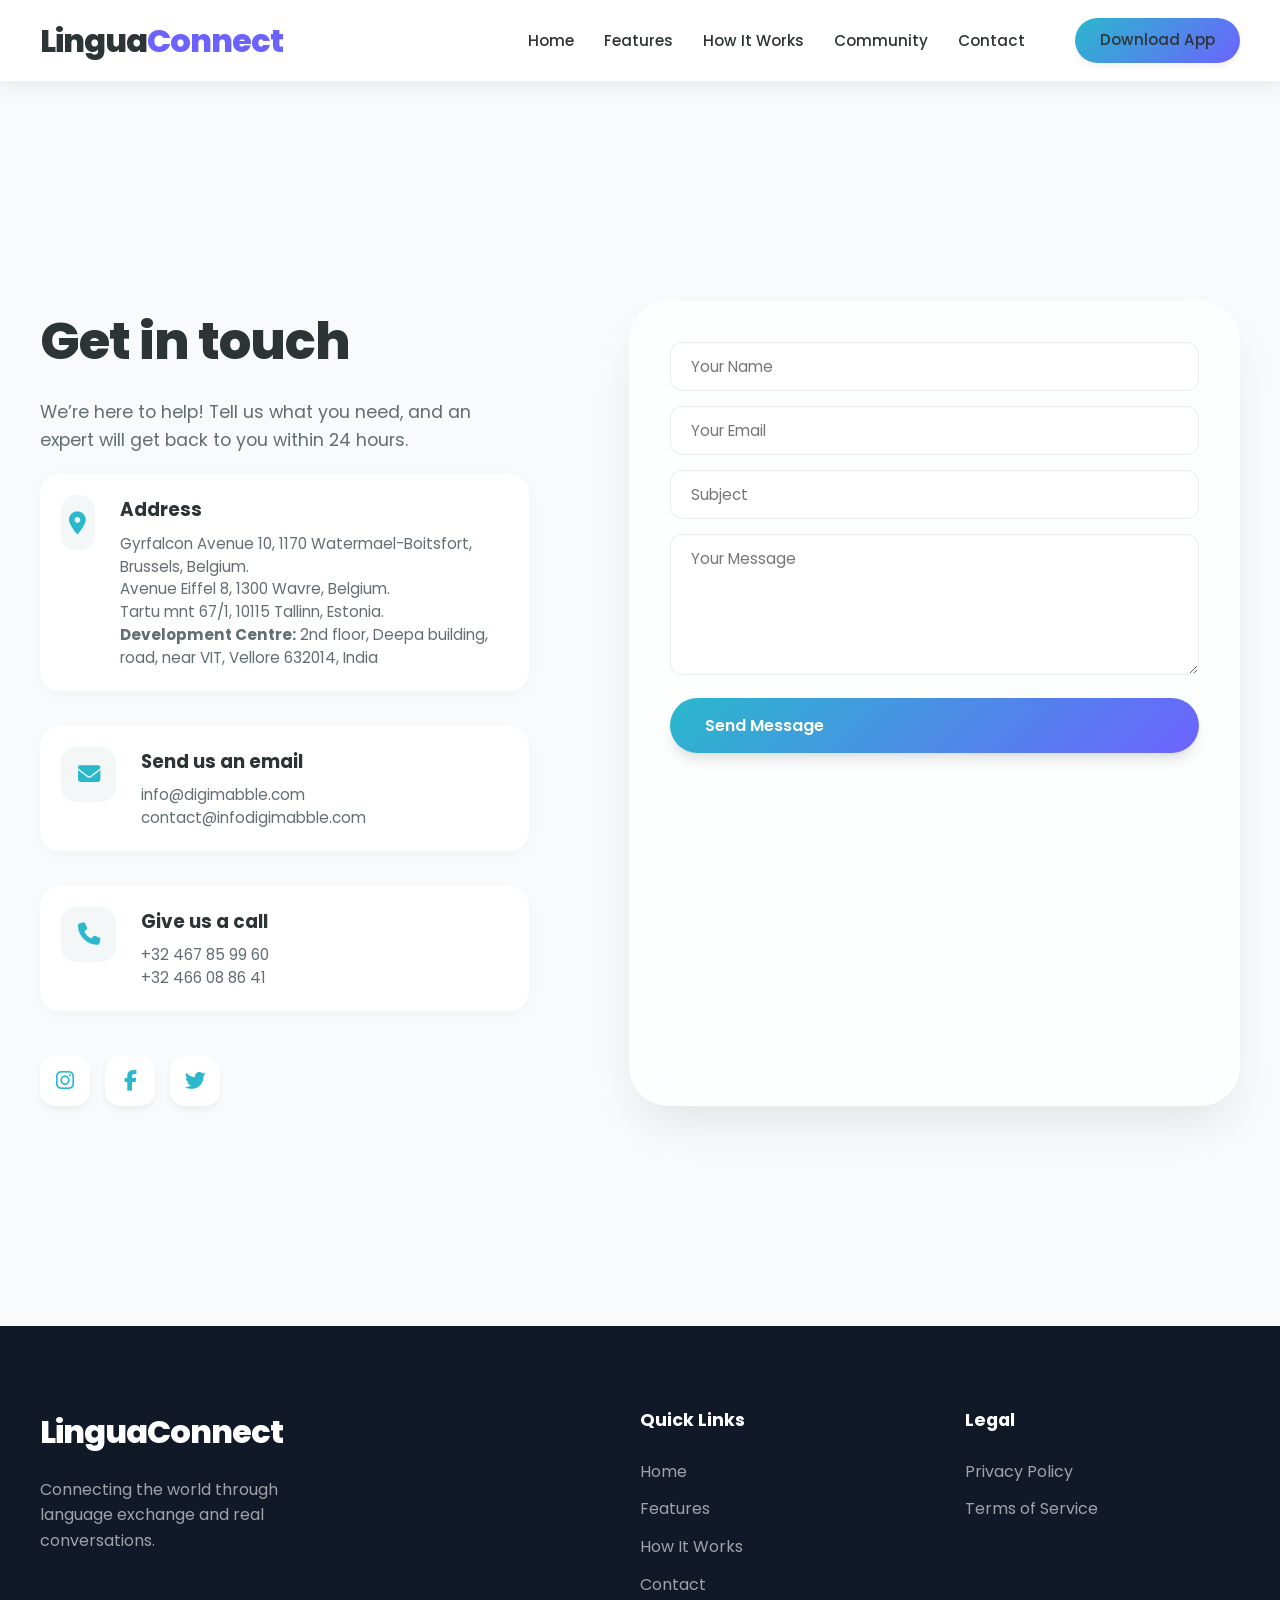
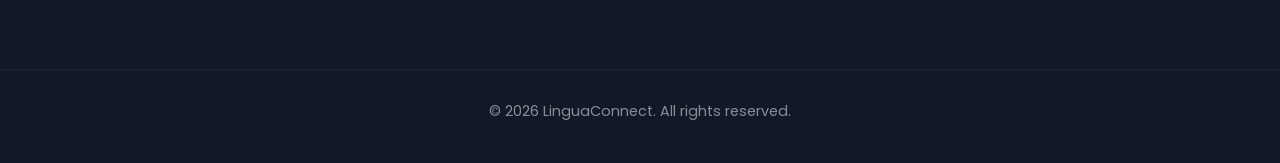
==== contact.html @ 5dfcc88d "first commit" ====
<!DOCTYPE html>
<html lang="en">

<head>
    <script>document.documentElement.classList.add('js-enabled');</script>
    <meta charset="UTF-8">
    <meta name="viewport" content="width=device-width, initial-scale=1.0">
    <title>Contact Us | LinguaConnect</title>
    <meta name="description"
        content="Get in touch with the LinguaConnect team. We're here to help you on your language learning journey.">
    <!-- Google Font: Poppins -->
    <link rel="preconnect" href="https://fonts.googleapis.com">
    <link rel="preconnect" href="https://fonts.gstatic.com" crossorigin>
    <link href="https://fonts.googleapis.com/css2?family=Poppins:wght@300;400;500;600;700;800&display=swap"
        rel="stylesheet">
    <!-- Font Awesome for Icons -->
    <link rel="stylesheet" href="https://cdnjs.cloudflare.com/ajax/libs/font-awesome/6.4.0/css/all.min.css">
    <link rel="stylesheet" href="style.css">
    <style>
        /* Specific tweaks for standalone contact page */
        body {
            background-color: #F8FAFC;
        }

        #navbar {
            background-color: rgba(255, 255, 255, 0.98);
            backdrop-filter: blur(15px);
            padding: 15px 0;
            box-shadow: 0 4px 20px rgba(0, 0, 0, 0.08);
            position: relative;
            /* Not fixed for this simple page if preferred, but keeping fixed for consistency */
        }

        #navbar .logo,
        #navbar .nav-links li a,
        #navbar .menu-toggle {
            color: var(--text-main) !important;
        }

        #navbar .logo span {
            color: var(--secondary) !important;
        }

        .contact-page-wrapper {
            padding: 100px 0;
        }
    </style>
</head>

<body class="js-enabled">

    <!-- Navigation -->
    <nav id="navbar">
        <div class="container nav-container">
            <a href="index.html" class="logo">Lingua<span>Connect</span></a>
            <ul class="nav-links" id="nav-links">
                <li><a href="index.html">Home</a></li>
                <li><a href="index.html#features">Features</a></li>
                <li><a href="index.html#how-it-works">How It Works</a></li>
                <li><a href="index.html#community">Community</a></li>
                <li><a href="contact.html" class="nav-active">Contact</a></li>
                <li class="nav-btns">
                    <a href="#" class="btn-signup">Download App</a>
                </li>
            </ul>
            <div class="menu-toggle" id="mobile-menu">
                <i class="fas fa-bars"></i>
            </div>
        </div>
    </nav>

    <main class="contact-page-wrapper">
        <!-- Contact Section -->
        <section id="contact" class="section revealed">
            <div class="contact-bg-pattern"></div>
            <div class="container contact-container">
                <div class="contact-info">
                    <div class="section-title" style="text-align: left; margin-bottom: 20px;">
                        <h2>Get in touch</h2>
                        <p>We’re here to help! Tell us what you need, and an expert will get back to you within 24
                            hours.</p>
                    </div>
                    <div class="contact-details">
                        <div class="detail-item">
                            <i class="fas fa-map-marker-alt"></i>
                            <div>
                                <h5>Address</h5>
                                <p>Gyrfalcon Avenue 10, 1170 Watermael-Boitsfort, Brussels, Belgium.</p>
                                <p>Avenue Eiffel 8, 1300 Wavre, Belgium.</p>
                                <p>Tartu mnt 67/1, 10115 Tallinn, Estonia.</p>
                                <p><strong>Development Centre:</strong> 2nd floor, Deepa building, road, near VIT,
                                    Vellore 632014, India</p>
                            </div>
                        </div>
                        <div class="detail-item">
                            <i class="fas fa-envelope"></i>
                            <div>
                                <h5>Send us an email</h5>
                                <p><a href="mailto:info@digimabble.com">info@digimabble.com</a></p>
                                <p><a href="mailto:contact@infodigimabble.com">contact@infodigimabble.com</a></p>
                            </div>
                        </div>
                        <div class="detail-item">
                            <i class="fas fa-phone"></i>
                            <div>
                                <h5>Give us a call</h5>
                                <p>+32 467 85 99 60</p>
                                <p>+32 466 08 86 41</p>
                            </div>
                        </div>
                    </div>
                    <div class="social-links">
                        <a href="#"><i class="fab fa-instagram"></i></a>
                        <a href="#"><i class="fab fa-facebook-f"></i></a>
                        <a href="#"><i class="fab fa-twitter"></i></a>
                    </div>
                </div>
                <div class="contact-form-box">
                    <form id="contact-form">
                        <div class="form-group">
                            <input type="text" id="name" placeholder="Your Name" required>
                        </div>
                        <div class="form-group">
                            <input type="email" id="email" placeholder="Your Email" required>
                        </div>
                        <div class="form-group">
                            <input type="text" id="subject" placeholder="Subject" required>
                        </div>
                        <div class="form-group">
                            <textarea id="message" rows="5" placeholder="Your Message" required></textarea>
                        </div>
                        <button type="submit" class="btn btn-primary" style="width: 100%;">Send Message</button>
                    </form>
                    <div id="form-success" class="form-success-msg">
                        <i class="fas fa-check-circle"></i>
                        <p>Thank you! Your message has been sent successfully.</p>
                    </div>
                </div>
            </div>
        </section>
    </main>

    <!-- Footer -->
    <footer class="footer">
        <div class="container footer-grid">
            <div class="footer-brand">
                <a href="index.html" class="logo">Lingua<span>Connect</span></a>
                <p>Connecting the world through language exchange and real conversations.</p>
            </div>
            <div class="footer-links">
                <h5>Quick Links</h5>
                <ul>
                    <li><a href="index.html#home">Home</a></li>
                    <li><a href="index.html#features">Features</a></li>
                    <li><a href="index.html#how-it-works">How It Works</a></li>
                    <li><a href="contact.html">Contact</a></li>
                </ul>
            </div>
            <div class="footer-legal">
                <h5>Legal</h5>
                <ul>
                    <li><a href="#">Privacy Policy</a></li>
                    <li><a href="#">Terms of Service</a></li>
                </ul>
            </div>
        </div>
        <div class="footer-bottom">
            <div class="container">
                <p>&copy; 2026 LinguaConnect. All rights reserved.</p>
            </div>
        </div>
    </footer>

    <!-- Scripts -->
    <script src="script.js"></script>
</body>

</html>
---- style.css ----
/* 
   LinguaConnect Design System
   Modern, Premium, and Responsive
*/

@import url('https://fonts.googleapis.com/css2?family=Poppins:wght@300;400;500;600;700&display=swap');

:root {
    /* Color Palette */
    --primary: #2AB8CC;
    --primary-dark: #1E8E9E;
    --secondary: #6C63FF;
    --secondary-dark: #5A52E5;
    --text-main: #2D3436;
    --text-muted: #636E72;
    --bg-light: #F4F7F8;
    --white: #FFFFFF;
    --gradient-hero: linear-gradient(135deg, #2AB8CC 0%, #6C63FF 100%);

    /* Shadows */
    --shadow-sm: 0 4px 6px rgba(0, 0, 0, 0.05);
    --shadow-md: 0 10px 15px -3px rgba(0, 0, 0, 0.1), 0 4px 6px -2px rgba(0, 0, 0, 0.05);
    --shadow-lg: 0 20px 25px -5px rgba(0, 0, 0, 0.1), 0 10px 10px -5px rgba(0, 0, 0, 0.04);

    /* Spacing */
    --section-padding: 120px 0;
    --container-width: 1240px;

    /* Transitions */
    --transition-init: all 0.3s cubic-bezier(0.4, 0, 0.2, 1);
    --transition-slow: all 0.6s cubic-bezier(0.4, 0, 0.2, 1);
}

/* Scroll Reveal Base - Only hide if JS is enabled */
.js-enabled .reveal,
.js-enabled .reveal-left,
.js-enabled .reveal-right {
    opacity: 0;
    transition: var(--transition-slow);
}

.js-enabled .reveal {
    transform: translateY(30px);
}

.js-enabled .reveal-left {
    transform: translateX(-30px);
}

.js-enabled .reveal-right {
    transform: translateX(30px);
}

/* Revealed State */
.reveal.revealed,
.reveal-left.revealed,
.reveal-right.revealed {
    opacity: 1 !important;
    transform: translate(0, 0) !important;
}

/* Base Reset */
* {
    margin: 0;
    padding: 0;
    box-sizing: border-box;
}

html {
    scroll-behavior: smooth;
}

body {
    font-family: 'Poppins', sans-serif;
    line-height: 1.6;
    color: var(--text-main);
    background-color: var(--bg-light);
    overflow-x: hidden;
}

a {
    text-decoration: none;
    color: inherit;
    transition: var(--transition-init);
}

ul {
    list-style: none;
}

img {
    max-width: 100%;
    display: block;
}

button {
    cursor: pointer;
    border: none;
    outline: none;
    font-family: 'Poppins', sans-serif;
}

/* Reusable Components */
.container {
    max-width: var(--container-width);
    margin: 0 auto;
    padding: 0 20px;
}

.section {
    padding: var(--section-padding);
}

.section-title {
    text-align: center;
    margin-bottom: 60px;
}

.section-title h2 {
    font-size: 3.2rem;
    font-weight: 800;
    margin-bottom: 15px;
    color: var(--text-main);
    letter-spacing: -1px;
}

.section-title p {
    color: var(--text-muted);
    font-size: 1.1rem;
    max-width: 700px;
    margin: 0 auto;
}

/* Navbar Styling */
#navbar {
    position: fixed;
    top: 0;
    left: 0;
    width: 100%;
    z-index: 1000;
    padding: 25px 0;
    transition: var(--transition-init);
}

#navbar.nav-scrolled {
    background-color: rgba(255, 255, 255, 0.98);
    backdrop-filter: blur(15px);
    padding: 15px 0;
    box-shadow: 0 4px 20px rgba(0, 0, 0, 0.08);
}

.logo {
    font-size: 2rem;
    font-weight: 800;
    letter-spacing: -1px;
    color: var(--white) !important;
}

.logo span {
    color: var(--white) !important;
}

#navbar.nav-scrolled .logo {
    color: var(--primary) !important;
}

#navbar.nav-scrolled .logo span {
    color: var(--secondary) !important;
}

.nav-links li a {
    color: var(--white);
    font-weight: 500;
    font-size: 0.95rem;
}

#navbar.nav-scrolled .nav-links li a {
    color: var(--text-main);
}

.nav-container {
    display: flex;
    justify-content: space-between;
    align-items: center;
}

.menu-toggle {
    color: var(--white);
    font-size: 1.5rem;
    cursor: pointer;
    display: none;
}

#navbar.nav-scrolled .menu-toggle {
    color: var(--text-main);
}

.nav-links {
    display: flex;
    align-items: center;
    gap: 30px;
}

.nav-links li a {
    font-weight: 500;
    font-size: 0.95rem;
}

.nav-links li a:hover,
.nav-links li a.nav-active {
    color: var(--primary);
}

.nav-links li a.nav-active {
    position: relative;
}

.nav-links li a.nav-active::after {
    content: '';
    position: absolute;
    bottom: -5px;
    left: 0;
    width: 100%;
    height: 2px;
    background: var(--primary);
    border-radius: 2px;
}

#navbar:not(.nav-scrolled) .nav-links li a.nav-active::after {
    background: var(--white);
}

#navbar:not(.nav-scrolled) .nav-links li a.nav-active {
    color: var(--white);
}

.nav-btns {
    display: flex;
    gap: 15px;
    margin-left: 20px;
}

.btn-login {
    padding: 8px 20px;
    font-weight: 600;
}

.btn-signup {
    padding: 10px 25px;
    border-radius: 50px;
    background: var(--gradient-hero);
    color: var(--white) !important;
    font-weight: 600;
    box-shadow: var(--shadow-sm);
}

.btn-signup:active {
    transform: translateY(0) scale(0.95);
}

.btn-signup::before {
    content: '';
    position: absolute;
    top: 0;
    left: -100%;
    width: 50%;
    height: 100%;
    background: linear-gradient(90deg, transparent, rgba(255, 255, 255, 0.2), transparent);
    transition: 0.5s;
}

.btn-signup:hover::before {
    left: 100%;
}

.menu-toggle {
    display: none;
    font-size: 1.5rem;
    cursor: pointer;
}

/* Hero Section */
.hero {
    min-height: 100vh;
    display: flex;
    align-items: center;
    padding: 100px 0;
    background-color: var(--primary);
    position: relative;
    overflow: hidden;
    color: var(--white);
}

.hero-grid {
    display: grid;
    grid-template-columns: 1fr 1.2fr;
    align-items: center;
    gap: 60px;
    width: 100%;
}

.hero-content h1 {
    font-size: 3.5rem;
    line-height: 1.1;
    margin-bottom: 30px;
    font-weight: 800;
    letter-spacing: -1px;
}

.hero-content h1 span {
    color: var(--white);
    opacity: 0.9;
}

.hero-content p {
    font-size: 1.4rem;
    color: rgba(255, 255, 255, 0.9);
    margin-bottom: 45px;
}

/* Background Accents */
.circle-accent {
    position: absolute;
    border-radius: 50%;
    z-index: 0;
}

.circle-1 {
    width: 600px;
    height: 600px;
    background: rgba(255, 255, 255, 0.1);
    top: -100px;
    left: -100px;
}

.circle-2 {
    width: 400px;
    height: 400px;
    background: rgba(255, 255, 255, 0.05);
    bottom: -100px;
    right: 10%;
}

.dot-pattern {
    position: absolute;
    width: 300px;
    height: 300px;
    background-image: radial-gradient(rgba(255, 255, 255, 0.2) 2px, transparent 2px);
    background-size: 20px 20px;
    z-index: 0;
}

.dots-1 {
    bottom: 50px;
    right: 50px;
}

.wavy-pattern {
    position: absolute;
    width: 100%;
    height: 180px;
    bottom: -1px;
    left: 0;
    z-index: 2;
}

.wave-layer {
    position: absolute;
    width: 100%;
    height: 100%;
    bottom: 0;
}

.wave-1 {
    fill: rgba(255, 255, 255, 0.1);
}

.wave-2 {
    fill: rgba(255, 255, 255, 0.2);
    bottom: 10px;
}

.wave-3 {
    fill: var(--bg-light);
    bottom: 0;
}

.hero-mockups {
    position: relative;
    display: flex;
    justify-content: center;
    align-items: center;
}

.mockup-main {
    width: 85%;
    z-index: 2;
    filter: drop-shadow(0 30px 60px rgba(0, 0, 0, 0.2));
    animation: floatMain 6s ease-in-out infinite;
}

.mockup-sub {
    position: absolute;
    width: 50%;
    right: -20px;
    bottom: -30px;
    z-index: 3;
    filter: drop-shadow(0 20px 40px rgba(0, 0, 0, 0.3));
    animation: floatSub 8s ease-in-out infinite;
}

@keyframes floatMain {

    0%,
    100% {
        transform: translateY(0) rotate(0);
    }

    50% {
        transform: translateY(-15px) rotate(1deg);
    }
}

@keyframes floatSub {

    0%,
    100% {
        transform: translateY(0) rotate(0);
    }

    50% {
        transform: translateY(-20px) rotate(-1deg) scale(1.05);
    }
}

/* Live Stats Section */
.live-stats {
    background: var(--white);
    padding: 60px 0;
    border-bottom: 1px solid rgba(0, 0, 0, 0.05);
}

.stats-grid {
    display: grid;
    grid-template-columns: repeat(4, 1fr);
    text-align: center;
    gap: 30px;
}

.stat-item h3 {
    font-size: 2.5rem;
    color: var(--primary);
    font-weight: 800;
    margin-bottom: 5px;
}

.stat-item p {
    color: var(--text-muted);
    font-weight: 500;
    font-size: 0.9rem;
    text-transform: uppercase;
    letter-spacing: 1px;
}

.hero-btns {
    display: flex;
    gap: 15px;
}

.btn-app-store {
    transition: var(--transition-init);
    height: 50px;
}

.btn-app-store img {
    height: 100%;
    width: auto;
}

.btn-app-store:hover {
    transform: translateY(-5px) scale(1.02);
    filter: brightness(1.1);
}

.btn {
    padding: 15px 35px;
    border-radius: 50px;
    font-weight: 600;
    font-size: 1rem;
    display: inline-flex;
    align-items: center;
    gap: 10px;
    transition: var(--transition-init);
}

.btn-primary {
    background: var(--gradient-hero);
    color: var(--white) !important;
    box-shadow: var(--shadow-md);
}

.btn-primary:hover {
    transform: translateY(-3px);
    box-shadow: var(--shadow-lg);
}

.btn-outline {
    border: 2px solid var(--primary);
    color: var(--primary) !important;
}

.btn-outline:hover {
    background: var(--primary);
    color: var(--white) !important;
}

.hero-image img {
    width: 100%;
    animation: float 5s ease-in-out infinite;
}

@keyframes float {

    0%,
    100% {
        transform: translateY(0);
    }

    50% {
        transform: translateY(-20px);
    }
}

/* Features Cards */
.grid {
    display: grid;
    gap: 30px;
}

.features-grid {
    grid-template-columns: repeat(auto-fit, minmax(250px, 1fr));
}

.feature-card {
    background: var(--white);
    padding: 40px;
    border-radius: 25px;
    text-align: center;
    box-shadow: var(--shadow-md);
    transition: var(--transition-init);
    border: 1px solid rgba(0, 0, 0, 0.03);
    position: relative;
    overflow: hidden;
}

.feature-card:hover {
    transform: translateY(-10px) rotateX(4deg) rotateY(2deg);
    box-shadow: var(--shadow-lg);
    border-color: var(--primary);
}

.feature-card::before {
    content: '';
    position: absolute;
    top: 0;
    left: 0;
    width: 100%;
    height: 4px;
    background: var(--gradient-hero);
    transform: scaleX(0);
    transition: var(--transition-init);
    transform-origin: left;
}

.feature-card:hover::before {
    transform: scaleX(1);
}

.icon-box {
    width: 70px;
    height: 70px;
    background: rgba(108, 99, 255, 0.1);
    color: var(--primary);
    border-radius: 20px;
    display: flex;
    align-items: center;
    justify-content: center;
    font-size: 1.8rem;
    margin: 0 auto 25px;
    transition: var(--transition-init);
}

.feature-card:hover .icon-box {
    background: var(--gradient-hero);
    color: var(--white);
}

.feature-card h3 {
    font-size: 1.3rem;
    margin-bottom: 15px;
}

.feature-card p {
    color: var(--text-muted);
}

/* Language Grid */
.languages-grid {
    grid-template-columns: repeat(auto-fill, minmax(180px, 1fr));
    gap: 20px;
}

.lang-card {
    background: var(--white);
    padding: 15px 20px;
    border-radius: 15px;
    display: flex;
    align-items: center;
    gap: 15px;
    box-shadow: var(--shadow-sm);
    transition: var(--transition-init);
    border: 1px solid rgba(0, 0, 0, 0.05);
}

.lang-card:hover {
    transform: translateY(-5px) scale(1.02);
    box-shadow: var(--shadow-md);
    border-color: var(--primary);
    background: var(--bg-light);
}

.lang-card img {
    width: 30px;
    height: 30px;
    border-radius: 50%;
    object-fit: cover;
}

/* Global Community Grid */
.community-container {
    display: grid;
    grid-template-columns: 1fr 1fr;
    align-items: center;
    gap: 60px;
}

.community-image img {
    filter: drop-shadow(0 10px 20px rgba(0, 0, 0, 0.1));
}

.countries-list {
    display: flex;
    flex-wrap: wrap;
    gap: 12px;
}

.country-tag {
    background: rgba(108, 99, 255, 0.1);
    color: var(--primary);
    padding: 8px 18px;
    border-radius: 50px;
    font-weight: 500;
}

/* How It Works Steps */
.how-it-works-grid {
    grid-template-columns: repeat(auto-fit, minmax(280px, 1fr));
}

/* How It Works - Alternating Steps */
.section-steps {
    background-color: #F8F9FA;
    overflow: hidden;
    padding: 100px 0;
}

.step-row {
    display: flex;
    align-items: center;
    gap: 80px;
    margin-bottom: 120px;
}

.step-row:last-child {
    margin-bottom: 0;
}

.step-reverse {
    flex-direction: row-reverse;
}

.step-visual {
    flex: 1;
    position: relative;
    display: flex;
    justify-content: center;
    align-items: center;
}

.step-mockup {
    width: 65%;
    z-index: 2;
    filter: drop-shadow(0 20px 40px rgba(0, 0, 0, 0.15));
}

.step-content {
    flex: 1;
}

.step-content h3 {
    font-size: 2.2rem;
    font-weight: 800;
    margin-bottom: 20px;
    color: var(--text-main);
    line-height: 1.2;
}

.step-content p {
    font-size: 1.25rem;
    color: var(--text-muted);
    line-height: 1.6;
}

/* Step Decorations */
.deco-dots {
    position: absolute;
    width: 200px;
    height: 200px;
    background-image: radial-gradient(var(--primary) 2.5px, transparent 2.5px);
    background-size: 25px 25px;
    z-index: 1;
    opacity: 0.3;
}

.deco-dots-1 {
    top: -40px;
    left: 10%;
}

.deco-dots-2 {
    bottom: -40px;
    right: 10%;
    background-image: radial-gradient(var(--secondary) 2.5px, transparent 2.5px);
}

.deco-dots-3 {
    top: 50%;
    left: 0;
    transform: translateY(-50%);
}

.deco-circle {
    position: absolute;
    border-radius: 50%;
    z-index: 1;
}

.deco-circle-red {
    width: 150px;
    height: 150px;
    background: rgba(255, 107, 107, 0.2);
    bottom: -20px;
    right: 15%;
}

/* Testimonials Cards */
.testimonials-grid {
    grid-template-columns: repeat(auto-fit, minmax(320px, 1fr));
}

.testimonial-card {
    background: var(--white);
    padding: 40px;
    border-radius: 25px;
    box-shadow: var(--shadow-md);
    transition: var(--transition-init);
}

.user-info {
    display: flex;
    align-items: center;
    gap: 15px;
    margin-bottom: 20px;
}

.user-info img {
    width: 60px;
    height: 60px;
    border-radius: 50%;
    object-fit: cover;
}

.user-info h4 {
    margin: 0;
}

.user-info p {
    margin: 0;
    color: var(--text-muted);
    font-size: 0.9rem;
}

.testimonial-card>p {
    font-style: italic;
    color: var(--text-muted);
    margin-bottom: 20px;
}

.stars {
    color: #FFB300;
}

/* CTA Box */
.cta-box {
    background: var(--gradient-hero);
    padding: 80px 40px;
    border-radius: 35px;
    text-align: center;
    color: var(--white);
    box-shadow: var(--shadow-lg);
}

.cta-box h2 {
    font-size: 2.5rem;
    margin-bottom: 20px;
}

.cta-box p {
    font-size: 1.2rem;
    margin-bottom: 40px;
    opacity: 0.9;
}

/* Contact Section */
#contact {
    position: relative;
    overflow: hidden;
    background-color: #F8FAFC;
}

.contact-bg-pattern {
    position: absolute;
    top: 0;
    left: 0;
    width: 100%;
    height: 100%;
    background-image: radial-gradient(var(--primary) 0.5px, transparent 0.5px);
    background-size: 30px 30px;
    opacity: 0.1;
    z-index: 0;
}

.contact-container {
    display: grid;
    grid-template-columns: 1fr 1.2fr;
    gap: 80px;
    position: relative;
    z-index: 1;
}

.contact-info {
    padding-right: 20px;
}

.detail-item {
    display: flex;
    gap: 25px;
    margin-bottom: 35px;
    padding: 20px;
    background: var(--white);
    border-radius: 20px;
    box-shadow: 0 4px 15px rgba(0, 0, 0, 0.03);
    transition: var(--transition-init);
    border: 1px solid transparent;
}

.detail-item:hover {
    transform: translateX(10px);
    border-color: rgba(42, 184, 204, 0.2);
    box-shadow: 0 10px 25px rgba(0, 0, 0, 0.06);
}

.detail-item i {
    width: 55px;
    height: 55px;
    background: var(--bg-light);
    color: var(--primary);
    border-radius: 15px;
    display: flex;
    align-items: center;
    justify-content: center;
    font-size: 1.4rem;
    transition: var(--transition-init);
}

.detail-item:hover i {
    background: var(--primary);
    color: var(--white);
    transform: scale(1.1) rotate(-5deg);
}

.detail-item h5 {
    font-size: 1.15rem;
    font-weight: 700;
    margin-bottom: 8px;
    color: var(--text-main);
}

.detail-item p {
    color: var(--text-muted);
    font-size: 0.95rem;
    line-height: 1.5;
}

.social-links {
    display: flex;
    gap: 15px;
    margin-top: 45px;
}

.social-links a {
    width: 50px;
    height: 50px;
    border-radius: 15px;
    display: flex;
    align-items: center;
    justify-content: center;
    background: var(--white);
    color: var(--primary);
    box-shadow: var(--shadow-sm);
    font-size: 1.3rem;
}

.social-links a:hover {
    background: var(--primary);
    color: var(--white);
    transform: translateY(-5px) scale(1.1);
    box-shadow: 0 8px 20px rgba(42, 184, 204, 0.3);
}

.contact-form-box {
    background: rgba(255, 255, 255, 0.7);
    backdrop-filter: blur(20px);
    -webkit-backdrop-filter: blur(20px);
    padding: 40px;
    border-radius: 40px;
    border: 1px solid rgba(255, 255, 255, 0.8);
    box-shadow: 0 25px 50px -12px rgba(0, 0, 0, 0.1);
}

.form-group {
    margin-bottom: 15px;
}

.form-group input,
.form-group textarea {
    width: 100%;
    padding: 12px 20px;
    border-radius: 12px;
    border: 1px solid rgba(0, 0, 0, 0.08);
    background: rgba(255, 255, 255, 0.9);
    font-family: 'Poppins', sans-serif;
    font-size: 0.95rem;
    transition: var(--transition-init);
}

.form-group input:focus,
.form-group textarea:focus {
    outline: none;
    border-color: var(--primary);
    background: var(--white);
    box-shadow: 0 0 0 4px rgba(42, 184, 204, 0.1);
}

.form-success-msg {
    position: absolute;
    top: 50%;
    left: 50%;
    transform: translate(-50%, -50%);
    text-align: center;
    width: 80%;
    display: none;
    background: var(--white);
    padding: 40px;
    border-radius: 25px;
    box-shadow: var(--shadow-lg);
}

.form-success-msg i {
    font-size: 4.5rem;
    color: #10B981;
    margin-bottom: 25px;
}

/* Anytime Banner */
.banner-anytime {
    background-color: #E0F2F1;
    padding: 100px 0;
}

.anytime-grid {
    display: flex;
    align-items: center;
    gap: 80px;
}

.anytime-visual {
    flex: 1.2;
}

.anytime-content {
    flex: 1;
}

.anytime-content h2 {
    font-size: 2.8rem;
    font-weight: 700;
    margin-bottom: 20px;
    color: #111;
}

.anytime-content p {
    font-size: 1.25rem;
    color: var(--text-muted);
}

/* Pre-Footer Banner Links */
.banner-links {
    background: #2AB8CC;
    overflow: hidden;
}

.banner-links-grid {
    display: grid;
    grid-template-columns: 1fr 1fr;
    align-items: stretch;
}

.banner-links-content {
    padding: 60px 80px;
    display: flex;
    gap: 60px;
    color: white;
}

.links-column h4 {
    font-size: 1.2rem;
    margin-bottom: 25px;
    font-weight: 700;
}

.links-column ul li {
    margin-bottom: 12px;
}

.links-column ul li a {
    color: rgba(255, 255, 255, 0.9);
    font-size: 0.95rem;
}

.links-column ul li a:hover {
    color: white;
    text-decoration: underline;
}

.banner-links-image {
    position: relative;
    max-height: 400px;
}

.banner-links-image img {
    width: 100%;
    height: 100%;
    object-fit: cover;
}

/* Footer Styling */
.footer {
    background: #111827;
    color: var(--white);
    padding: 80px 0 40px;
}

.footer-grid {
    display: grid;
    grid-template-columns: 2fr 1fr 1fr;
    gap: 50px;
    margin-bottom: 60px;
}

.footer-brand .logo {
    color: var(--white);
    margin-bottom: 20px;
    display: inline-block;
}

.footer-brand p {
    opacity: 0.6;
    max-width: 300px;
}

.footer-links h5,
.footer-legal h5 {
    font-size: 1.1rem;
    margin-bottom: 25px;
}

.footer-links ul li,
.footer-legal ul li {
    margin-bottom: 12px;
}

.footer-links ul li a,
.footer-legal ul li a {
    opacity: 0.6;
}

.footer-links ul li a:hover,
.footer-legal ul li a:hover {
    opacity: 1;
}

.footer-bottom {
    border-top: 1px solid rgba(255, 255, 255, 0.1);
    padding-top: 30px;
    text-align: center;
    opacity: 0.5;
    font-size: 0.9rem;
}

/* Responsive Media Queries */
@media (max-width: 1024px) {
    .hero-content h1 {
        font-size: 2.8rem;
    }

    .hero-grid {
        gap: 40px;
    }

    .nav-links {
        position: fixed;
        top: 0;
        right: -100%;
        width: 300px;
        height: 100vh;
        background: var(--white);
        flex-direction: column;
        justify-content: center;
        padding: 50px;
        box-shadow: -5px 0 15px rgba(0, 0, 0, 0.1);
        z-index: 1001;
    }

    .nav-links.active {
        right: 0;
    }

    .menu-toggle {
        display: block;
        z-index: 1002;
    }

    .nav-btns {
        flex-direction: column;
        margin-left: 0;
        width: 100%;
    }

    .nav-btns a {
        width: 100%;
        text-align: center;
    }
}

@media (max-width: 768px) {
    .section-padding {
        padding: 60px 0;
    }

    .hero-grid,
    .anytime-grid,
    .banner-links-grid,
    .community-container,
    .contact-container,
    .footer-grid {
        grid-template-columns: 1fr;
        text-align: center;
    }

    .anytime-grid {
        flex-direction: column;
        gap: 40px;
    }

    .banner-links-content {
        padding: 40px 20px;
        flex-direction: column;
        gap: 40px;
        text-align: left;
    }

    .banner-links-image {
        height: 250px;
    }

    .hero-btns {
        justify-content: center;
    }

    .step-row {
        flex-direction: column;
        gap: 50px;
        text-align: center;
        margin-bottom: 80px;
    }

    .step-mockup {
        width: 80%;
    }

    .step-content h3 {
        font-size: 2rem;
    }

    .step-reverse {
        flex-direction: column;
    }

    .detail-item {
        flex-direction: column;
        align-items: center;
    }

    .social-links {
        justify-content: center;
    }

    .contact-form-box {
        padding: 30px;
    }

    .cta-box h2 {
        font-size: 2rem;
    }
}
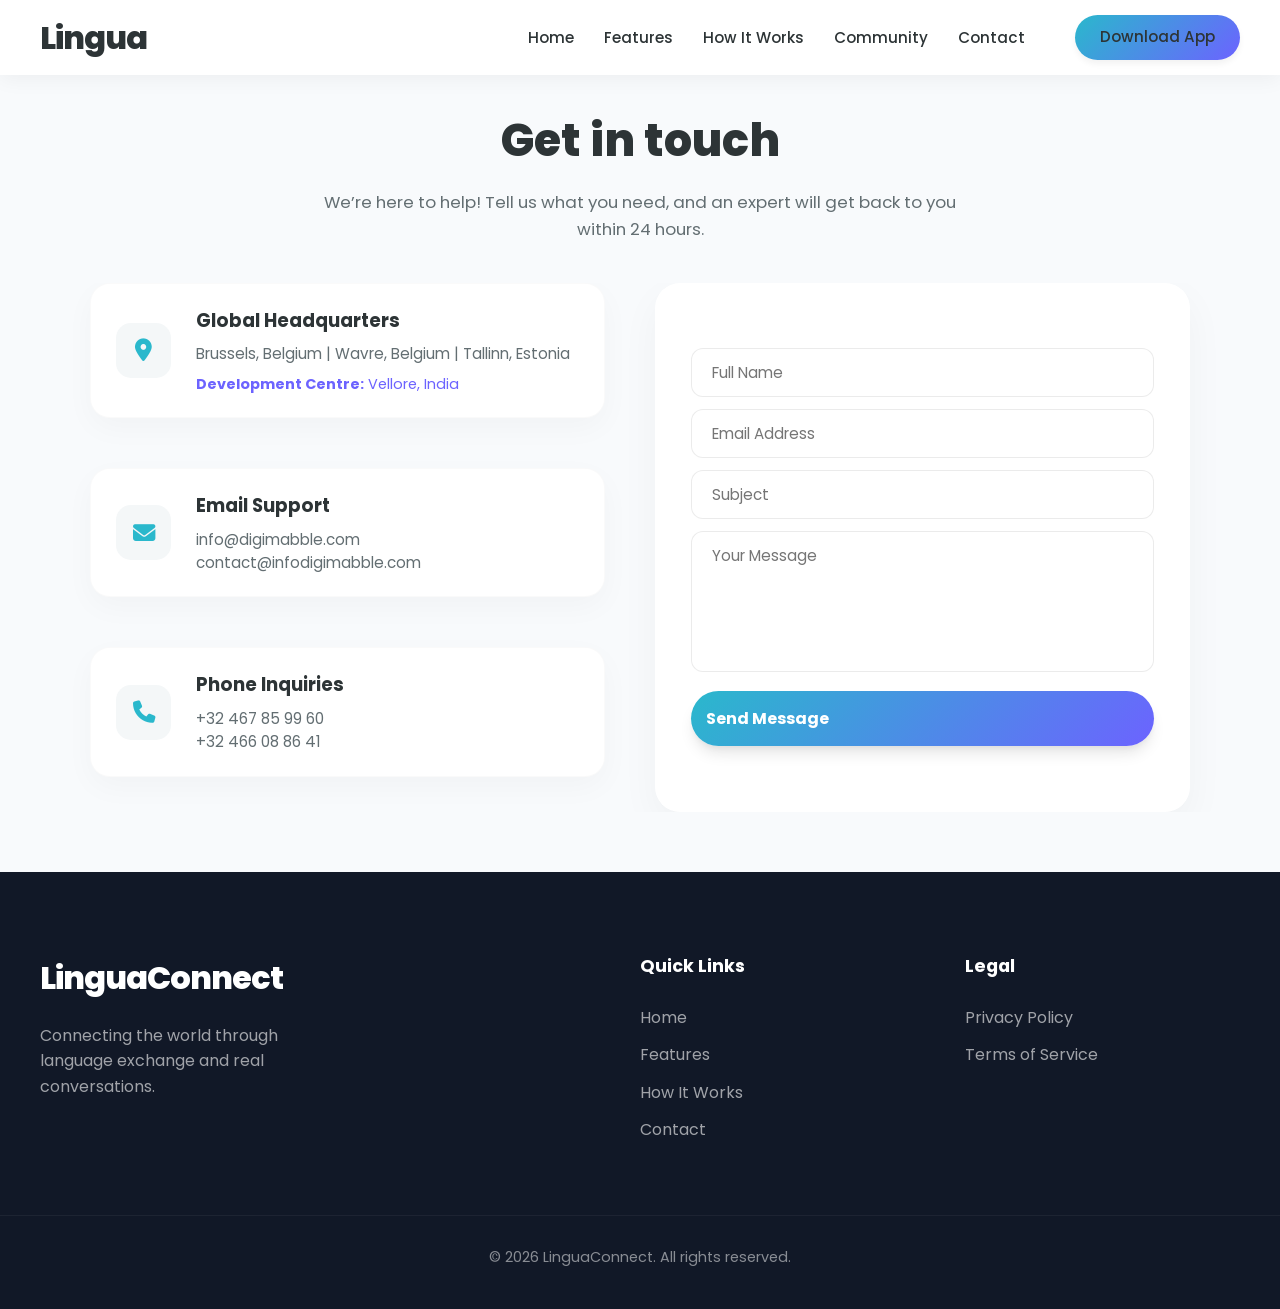
==== commit be84c478: "Updated basic project structure" ====
--- a/contact.html
+++ b/contact.html
@@ -17,32 +17,99 @@
     <link rel="stylesheet" href="https://cdnjs.cloudflare.com/ajax/libs/font-awesome/6.4.0/css/all.min.css">
     <link rel="stylesheet" href="style.css">
     <style>
-        /* Specific tweaks for standalone contact page */
+        /* Final High-Precision Symmetry Tweaks */
         body {
-            background-color: #F8FAFC;
+            background-color: #F8FAFC !important;
         }
 
         #navbar {
-            background-color: rgba(255, 255, 255, 0.98);
-            backdrop-filter: blur(15px);
-            padding: 15px 0;
-            box-shadow: 0 4px 20px rgba(0, 0, 0, 0.08);
-            position: relative;
-            /* Not fixed for this simple page if preferred, but keeping fixed for consistency */
+            background-color: rgba(255, 255, 255, 0.98) !important;
+            backdrop-filter: blur(15px) !important;
+            padding: 12px 0 !important;
+            box-shadow: 0 4px 20px rgba(0, 0, 0, 0.05) !important;
+            position: sticky !important;
+            top: 0;
+            z-index: 1000;
         }
 
         #navbar .logo,
-        #navbar .nav-links li a,
-        #navbar .menu-toggle {
+        #navbar .nav-links li a {
             color: var(--text-main) !important;
         }
 
-        #navbar .logo span {
-            color: var(--secondary) !important;
-        }
-
         .contact-page-wrapper {
-            padding: 100px 0;
+            padding: 30px 0 60px !important;
+        }
+
+        .contact-header {
+            text-align: center !important;
+            max-width: 650px;
+            margin: 0 auto 40px !important;
+        }
+
+        .contact-header h1 {
+            font-size: 2.8rem !important;
+            font-weight: 800 !important;
+            margin-bottom: 12px !important;
+            color: var(--text-main);
+        }
+
+        .contact-header p {
+            font-size: 1.05rem !important;
+            color: var(--text-muted);
+        }
+
+        /* Strict 50/50 Split & Same Height */
+        .contact-container {
+            display: grid !important;
+            grid-template-columns: 1fr 1fr !important;
+            gap: 30px !important;
+            align-items: stretch !important;
+            max-width: 1100px !important;
+            margin: 0 auto !important;
+        }
+
+        .contact-info,
+        .contact-form-box {
+            display: flex !important;
+            flex-direction: column !important;
+            height: 100% !important;
+        }
+
+        .contact-details {
+            display: flex !important;
+            flex-direction: column !important;
+            gap: 15px !important;
+            height: 100% !important;
+        }
+
+        .detail-item {
+            background: #FFFFFF;
+            padding: 22px 25px !important;
+            border-radius: 20px !important;
+            box-shadow: 0 10px 30px rgba(0, 0, 0, 0.03) !important;
+            flex: 1 !important;
+            display: flex !important;
+            align-items: center !important;
+            border: 1px solid rgba(0, 0, 0, 0.02);
+        }
+
+        .contact-form-box {
+            background: #FFFFFF !important;
+            padding: 35px !important;
+            border-radius: 25px !important;
+            box-shadow: 0 15px 40px rgba(0, 0, 0, 0.04) !important;
+            justify-content: center !important;
+        }
+
+        .form-group {
+            margin-bottom: 12px !important;
+        }
+
+        @media (max-width: 900px) {
+            .contact-container {
+                grid-template-columns: 1fr !important;
+            }
         }
     </style>
 </head>
@@ -70,74 +137,76 @@
     </nav>
 
     <main class="contact-page-wrapper">
-        <!-- Contact Section -->
-        <section id="contact" class="section revealed">
-            <div class="contact-bg-pattern"></div>
-            <div class="container contact-container">
-                <div class="contact-info">
-                    <div class="section-title" style="text-align: left; margin-bottom: 20px;">
-                        <h2>Get in touch</h2>
-                        <p>We’re here to help! Tell us what you need, and an expert will get back to you within 24
-                            hours.</p>
-                    </div>
-                    <div class="contact-details">
-                        <div class="detail-item">
-                            <i class="fas fa-map-marker-alt"></i>
-                            <div>
-                                <h5>Address</h5>
-                                <p>Gyrfalcon Avenue 10, 1170 Watermael-Boitsfort, Brussels, Belgium.</p>
-                                <p>Avenue Eiffel 8, 1300 Wavre, Belgium.</p>
-                                <p>Tartu mnt 67/1, 10115 Tallinn, Estonia.</p>
-                                <p><strong>Development Centre:</strong> 2nd floor, Deepa building, road, near VIT,
-                                    Vellore 632014, India</p>
-                            </div>
-                        </div>
-                        <div class="detail-item">
-                            <i class="fas fa-envelope"></i>
-                            <div>
-                                <h5>Send us an email</h5>
-                                <p><a href="mailto:info@digimabble.com">info@digimabble.com</a></p>
-                                <p><a href="mailto:contact@infodigimabble.com">contact@infodigimabble.com</a></p>
-                            </div>
-                        </div>
-                        <div class="detail-item">
-                            <i class="fas fa-phone"></i>
-                            <div>
-                                <h5>Give us a call</h5>
-                                <p>+32 467 85 99 60</p>
-                                <p>+32 466 08 86 41</p>
+        <div class="container">
+            <!-- Centered Header -->
+            <div class="contact-header">
+                <h1>Get in touch</h1>
+                <p>We’re here to help! Tell us what you need, and an expert will get back to you within 24 hours.</p>
+            </div>
+
+            <!-- Contact Content Grid -->
+            <section id="contact" class="revealed" style="padding: 0; background: none; opacity: 1 !important;">
+                <div class="contact-bg-pattern"></div>
+                <div class="contact-container">
+                    <!-- 50% Info Side -->
+                    <div class="contact-info">
+                        <div class="contact-details">
+                            <div class="detail-item">
+                                <i class="fas fa-map-marker-alt"></i>
+                                <div>
+                                    <h5>Global Headquarters</h5>
+                                    <p>Brussels, Belgium | Wavre, Belgium | Tallinn, Estonia</p>
+                                    <p style="font-size: 0.9rem; margin-top: 8px; color: var(--secondary);">
+                                        <strong>Development Centre:</strong> Vellore, India
+                                    </p>
+                                </div>
+                            </div>
+                            <div class="detail-item">
+                                <i class="fas fa-envelope"></i>
+                                <div>
+                                    <h5>Email Support</h5>
+                                    <p><a href="mailto:info@digimabble.com">info@digimabble.com</a></p>
+                                    <p><a href="mailto:contact@infodigimabble.com">contact@infodigimabble.com</a></p>
+                                </div>
+                            </div>
+                            <div class="detail-item">
+                                <i class="fas fa-phone"></i>
+                                <div>
+                                    <h5>Phone Inquiries</h5>
+                                    <p>+32 467 85 99 60</p>
+                                    <p>+32 466 08 86 41</p>
+                                </div>
                             </div>
                         </div>
                     </div>
-                    <div class="social-links">
-                        <a href="#"><i class="fab fa-instagram"></i></a>
-                        <a href="#"><i class="fab fa-facebook-f"></i></a>
-                        <a href="#"><i class="fab fa-twitter"></i></a>
+
+                    <!-- 50% Form Side -->
+                    <div class="contact-form-box">
+                        <form id="contact-form">
+                            <div class="form-group">
+                                <input type="text" id="name" placeholder="Full Name" required>
+                            </div>
+                            <div class="form-group">
+                                <input type="email" id="email" placeholder="Email Address" required>
+                            </div>
+                            <div class="form-group">
+                                <input type="text" id="subject" placeholder="Subject" required>
+                            </div>
+                            <div class="form-group">
+                                <textarea id="message" rows="5" placeholder="Your Message" required
+                                    style="resize: none;"></textarea>
+                            </div>
+                            <button type="submit" class="btn btn-primary"
+                                style="width: 100%; padding: 15px; font-weight: 700;">Send Message</button>
+                        </form>
+                        <div id="form-success" class="form-success-msg">
+                            <i class="fas fa-check-circle"></i>
+                            <p>Thank you! Your message has been sent successfully.</p>
+                        </div>
                     </div>
                 </div>
-                <div class="contact-form-box">
-                    <form id="contact-form">
-                        <div class="form-group">
-                            <input type="text" id="name" placeholder="Your Name" required>
-                        </div>
-                        <div class="form-group">
-                            <input type="email" id="email" placeholder="Your Email" required>
-                        </div>
-                        <div class="form-group">
-                            <input type="text" id="subject" placeholder="Subject" required>
-                        </div>
-                        <div class="form-group">
-                            <textarea id="message" rows="5" placeholder="Your Message" required></textarea>
-                        </div>
-                        <button type="submit" class="btn btn-primary" style="width: 100%;">Send Message</button>
-                    </form>
-                    <div id="form-success" class="form-success-msg">
-                        <i class="fas fa-check-circle"></i>
-                        <p>Thank you! Your message has been sent successfully.</p>
-                    </div>
-                </div>
-            </div>
-        </section>
+            </section>
+        </div>
     </main>
 
     <!-- Footer -->
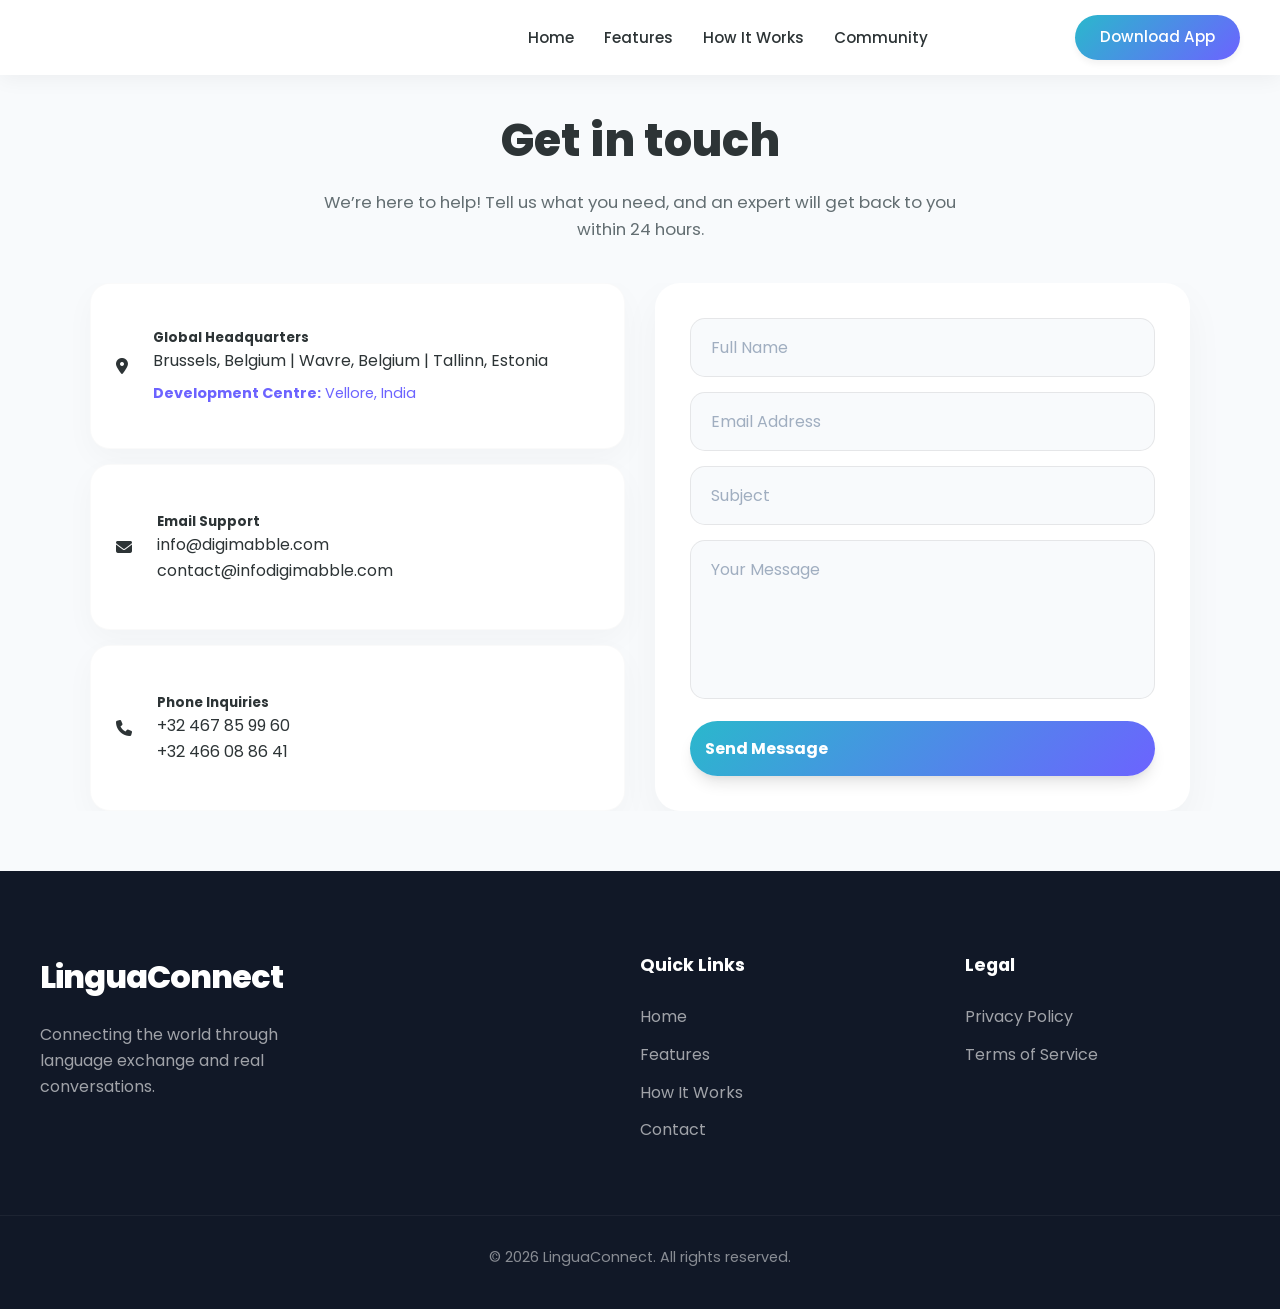
==== commit 0f700c94: "Updated files" ====
--- a/contact.html
+++ b/contact.html
@@ -16,105 +16,9 @@
     <!-- Font Awesome for Icons -->
     <link rel="stylesheet" href="https://cdnjs.cloudflare.com/ajax/libs/font-awesome/6.4.0/css/all.min.css">
     <link rel="stylesheet" href="style.css">
-    <style>
-        /* Final High-Precision Symmetry Tweaks */
-        body {
-            background-color: #F8FAFC !important;
-        }
-
-        #navbar {
-            background-color: rgba(255, 255, 255, 0.98) !important;
-            backdrop-filter: blur(15px) !important;
-            padding: 12px 0 !important;
-            box-shadow: 0 4px 20px rgba(0, 0, 0, 0.05) !important;
-            position: sticky !important;
-            top: 0;
-            z-index: 1000;
-        }
-
-        #navbar .logo,
-        #navbar .nav-links li a {
-            color: var(--text-main) !important;
-        }
-
-        .contact-page-wrapper {
-            padding: 30px 0 60px !important;
-        }
-
-        .contact-header {
-            text-align: center !important;
-            max-width: 650px;
-            margin: 0 auto 40px !important;
-        }
-
-        .contact-header h1 {
-            font-size: 2.8rem !important;
-            font-weight: 800 !important;
-            margin-bottom: 12px !important;
-            color: var(--text-main);
-        }
-
-        .contact-header p {
-            font-size: 1.05rem !important;
-            color: var(--text-muted);
-        }
-
-        /* Strict 50/50 Split & Same Height */
-        .contact-container {
-            display: grid !important;
-            grid-template-columns: 1fr 1fr !important;
-            gap: 30px !important;
-            align-items: stretch !important;
-            max-width: 1100px !important;
-            margin: 0 auto !important;
-        }
-
-        .contact-info,
-        .contact-form-box {
-            display: flex !important;
-            flex-direction: column !important;
-            height: 100% !important;
-        }
-
-        .contact-details {
-            display: flex !important;
-            flex-direction: column !important;
-            gap: 15px !important;
-            height: 100% !important;
-        }
-
-        .detail-item {
-            background: #FFFFFF;
-            padding: 22px 25px !important;
-            border-radius: 20px !important;
-            box-shadow: 0 10px 30px rgba(0, 0, 0, 0.03) !important;
-            flex: 1 !important;
-            display: flex !important;
-            align-items: center !important;
-            border: 1px solid rgba(0, 0, 0, 0.02);
-        }
-
-        .contact-form-box {
-            background: #FFFFFF !important;
-            padding: 35px !important;
-            border-radius: 25px !important;
-            box-shadow: 0 15px 40px rgba(0, 0, 0, 0.04) !important;
-            justify-content: center !important;
-        }
-
-        .form-group {
-            margin-bottom: 12px !important;
-        }
-
-        @media (max-width: 900px) {
-            .contact-container {
-                grid-template-columns: 1fr !important;
-            }
-        }
-    </style>
 </head>
 
-<body class="js-enabled">
+<body class="js-enabled contact-page">
 
     <!-- Navigation -->
     <nav id="navbar">
@@ -199,9 +103,12 @@
                             <button type="submit" class="btn btn-primary"
                                 style="width: 100%; padding: 15px; font-weight: 700;">Send Message</button>
                         </form>
-                        <div id="form-success" class="form-success-msg">
-                            <i class="fas fa-check-circle"></i>
-                            <p>Thank you! Your message has been sent successfully.</p>
+                        <div id="form-success" class="form-success-msg"
+                            style="display: none; text-align: center; margin-top: 20px;">
+                            <i class="fas fa-check-circle"
+                                style="color: #4CAF50; font-size: 2rem; margin-bottom: 10px;"></i>
+                            <p style="color: var(--text-main); font-weight: 500;">Thank you! Your message has been sent
+                                successfully.</p>
                         </div>
                     </div>
                 </div>
--- a/style.css
+++ b/style.css
@@ -31,34 +31,6 @@
     --transition-slow: all 0.6s cubic-bezier(0.4, 0, 0.2, 1);
 }
 
-/* Scroll Reveal Base - Only hide if JS is enabled */
-.js-enabled .reveal,
-.js-enabled .reveal-left,
-.js-enabled .reveal-right {
-    opacity: 0;
-    transition: var(--transition-slow);
-}
-
-.js-enabled .reveal {
-    transform: translateY(30px);
-}
-
-.js-enabled .reveal-left {
-    transform: translateX(-30px);
-}
-
-.js-enabled .reveal-right {
-    transform: translateX(30px);
-}
-
-/* Revealed State */
-.reveal.revealed,
-.reveal-left.revealed,
-.reveal-right.revealed {
-    opacity: 1 !important;
-    transform: translate(0, 0) !important;
-}
-
 /* Base Reset */
 * {
     margin: 0;
@@ -662,107 +634,6 @@
     font-weight: 500;
 }
 
-/* How It Works Steps */
-.how-it-works-grid {
-    grid-template-columns: repeat(auto-fit, minmax(280px, 1fr));
-}
-
-/* How It Works - Alternating Steps */
-.section-steps {
-    background-color: #F8F9FA;
-    overflow: hidden;
-    padding: 100px 0;
-}
-
-.step-row {
-    display: flex;
-    align-items: center;
-    gap: 80px;
-    margin-bottom: 120px;
-}
-
-.step-row:last-child {
-    margin-bottom: 0;
-}
-
-.step-reverse {
-    flex-direction: row-reverse;
-}
-
-.step-visual {
-    flex: 1;
-    position: relative;
-    display: flex;
-    justify-content: center;
-    align-items: center;
-}
-
-.step-mockup {
-    width: 65%;
-    z-index: 2;
-    filter: drop-shadow(0 20px 40px rgba(0, 0, 0, 0.15));
-}
-
-.step-content {
-    flex: 1;
-}
-
-.step-content h3 {
-    font-size: 2.2rem;
-    font-weight: 800;
-    margin-bottom: 20px;
-    color: var(--text-main);
-    line-height: 1.2;
-}
-
-.step-content p {
-    font-size: 1.25rem;
-    color: var(--text-muted);
-    line-height: 1.6;
-}
-
-/* Step Decorations */
-.deco-dots {
-    position: absolute;
-    width: 200px;
-    height: 200px;
-    background-image: radial-gradient(var(--primary) 2.5px, transparent 2.5px);
-    background-size: 25px 25px;
-    z-index: 1;
-    opacity: 0.3;
-}
-
-.deco-dots-1 {
-    top: -40px;
-    left: 10%;
-}
-
-.deco-dots-2 {
-    bottom: -40px;
-    right: 10%;
-    background-image: radial-gradient(var(--secondary) 2.5px, transparent 2.5px);
-}
-
-.deco-dots-3 {
-    top: 50%;
-    left: 0;
-    transform: translateY(-50%);
-}
-
-.deco-circle {
-    position: absolute;
-    border-radius: 50%;
-    z-index: 1;
-}
-
-.deco-circle-red {
-    width: 150px;
-    height: 150px;
-    background: rgba(255, 107, 107, 0.2);
-    bottom: -20px;
-    right: 15%;
-}
-
 /* Testimonials Cards */
 .testimonials-grid {
     grid-template-columns: repeat(auto-fit, minmax(320px, 1fr));
@@ -831,11 +702,184 @@
     opacity: 0.9;
 }
 
-/* Contact Section */
+/* Banner Anytime Section (Removed) */
+
+.anytime-grid {
+    display: flex;
+    align-items: center;
+    gap: 80px;
+}
+
+.anytime-visual {
+    flex: 1.2;
+}
+
+.anytime-content {
+    flex: 1;
+}
+
+.anytime-content h2 {
+    font-size: 2.8rem;
+    font-weight: 700;
+    margin-bottom: 20px;
+    color: #111;
+}
+
+.anytime-content p {
+    font-size: 1.25rem;
+    color: var(--text-muted);
+}
+
+/* Pre-Footer Banner Links */
+.banner-links {
+    background: #2AB8CC;
+    overflow: hidden;
+}
+
+.banner-links-grid {
+    display: grid;
+    grid-template-columns: 1fr 1fr;
+    align-items: stretch;
+}
+
+.banner-links-content {
+    padding: 60px 80px;
+    display: flex;
+    gap: 60px;
+    color: white;
+}
+
+.links-column h4 {
+    font-size: 1.2rem;
+    margin-bottom: 25px;
+    font-weight: 700;
+}
+
+.links-column ul li {
+    margin-bottom: 12px;
+}
+
+.links-column ul li a {
+    color: rgba(255, 255, 255, 0.9);
+    font-size: 0.95rem;
+}
+
+.links-column ul li a:hover {
+    color: white;
+    text-decoration: underline;
+}
+
+.banner-links-image {
+    position: relative;
+    max-height: 400px;
+}
+
+.banner-links-image img {
+    width: 100%;
+    height: 100%;
+    object-fit: cover;
+}
+
+/* Footer Styling */
+.footer {
+    background: #111827;
+    color: var(--white);
+    padding: 80px 0 40px;
+}
+
+.footer-grid {
+    display: grid;
+    grid-template-columns: 2fr 1fr 1fr;
+    gap: 50px;
+    margin-bottom: 60px;
+}
+
+.footer-brand .logo {
+    color: var(--white);
+    margin-bottom: 20px;
+    display: inline-block;
+}
+
+.footer-brand p {
+    opacity: 0.6;
+    max-width: 300px;
+}
+
+.footer-links h5,
+.footer-legal h5 {
+    font-size: 1.1rem;
+    margin-bottom: 25px;
+}
+
+.footer-links ul li,
+.footer-legal ul li {
+    margin-bottom: 12px;
+}
+
+.footer-links ul li a,
+.footer-legal ul li a {
+    opacity: 0.6;
+}
+
+.footer-links ul li a:hover,
+.footer-legal ul li a:hover {
+    opacity: 1;
+}
+
+.footer-bottom {
+    border-top: 1px solid rgba(255, 255, 255, 0.1);
+    padding-top: 30px;
+    text-align: center;
+    opacity: 0.5;
+    font-size: 0.9rem;
+}
+
+/* Contact Section Refinements */
+.contact-page {
+    background-color: #F8FAFC;
+}
+
+.contact-page #navbar {
+    background-color: rgba(255, 255, 255, 0.98);
+    backdrop-filter: blur(15px);
+    padding: 12px 0;
+    box-shadow: 0 4px 20px rgba(0, 0, 0, 0.05);
+    position: sticky;
+    top: 0;
+    z-index: 1000;
+}
+
+.contact-page #navbar .logo,
+.contact-page #navbar .nav-links li a {
+    color: var(--text-main);
+}
+
+.contact-page-wrapper {
+    padding: 30px 0 60px;
+}
+
+.contact-header {
+    text-align: center;
+    max-width: 650px;
+    margin: 0 auto 40px;
+}
+
+.contact-header h1 {
+    font-size: 2.8rem;
+    font-weight: 800;
+    margin-bottom: 12px;
+    color: var(--text-main);
+}
+
+.contact-header p {
+    font-size: 1.05rem;
+    color: var(--text-muted);
+}
+
 #contact {
     position: relative;
     overflow: hidden;
-    background-color: #F8FAFC;
+    background-color: var(--bg-light);
 }
 
 .contact-bg-pattern {
@@ -852,100 +896,48 @@
 
 .contact-container {
     display: grid;
-    grid-template-columns: 1fr 1.2fr;
-    gap: 80px;
+    grid-template-columns: 1fr 1fr;
+    gap: 30px;
+    align-items: stretch;
+    max-width: 1100px;
+    margin: 0 auto;
     position: relative;
     z-index: 1;
 }
 
-.contact-info {
-    padding-right: 20px;
+.contact-info,
+.contact-form-box {
+    display: flex;
+    flex-direction: column;
+    height: 100%;
+}
+
+.contact-details {
+    display: flex;
+    flex-direction: column;
+    gap: 15px;
+    height: 100%;
 }
 
 .detail-item {
-    display: flex;
+    background: #FFFFFF;
+    padding: 22px 25px;
+    border-radius: 20px;
+    box-shadow: 0 10px 30px rgba(0, 0, 0, 0.03);
+    flex: 1;
+    display: flex;
+    align-items: center;
     gap: 25px;
-    margin-bottom: 35px;
-    padding: 20px;
-    background: var(--white);
-    border-radius: 20px;
-    box-shadow: 0 4px 15px rgba(0, 0, 0, 0.03);
-    transition: var(--transition-init);
-    border: 1px solid transparent;
-}
-
-.detail-item:hover {
-    transform: translateX(10px);
-    border-color: rgba(42, 184, 204, 0.2);
-    box-shadow: 0 10px 25px rgba(0, 0, 0, 0.06);
-}
-
-.detail-item i {
-    width: 55px;
-    height: 55px;
-    background: var(--bg-light);
-    color: var(--primary);
-    border-radius: 15px;
-    display: flex;
-    align-items: center;
+    border: 1px solid rgba(0, 0, 0, 0.02);
+    transition: var(--transition-init);
+}
+
+.contact-form-box {
+    background: #FFFFFF;
+    padding: 35px;
+    border-radius: 25px;
+    box-shadow: 0 15px 40px rgba(0, 0, 0, 0.04);
     justify-content: center;
-    font-size: 1.4rem;
-    transition: var(--transition-init);
-}
-
-.detail-item:hover i {
-    background: var(--primary);
-    color: var(--white);
-    transform: scale(1.1) rotate(-5deg);
-}
-
-.detail-item h5 {
-    font-size: 1.15rem;
-    font-weight: 700;
-    margin-bottom: 8px;
-    color: var(--text-main);
-}
-
-.detail-item p {
-    color: var(--text-muted);
-    font-size: 0.95rem;
-    line-height: 1.5;
-}
-
-.social-links {
-    display: flex;
-    gap: 15px;
-    margin-top: 45px;
-}
-
-.social-links a {
-    width: 50px;
-    height: 50px;
-    border-radius: 15px;
-    display: flex;
-    align-items: center;
-    justify-content: center;
-    background: var(--white);
-    color: var(--primary);
-    box-shadow: var(--shadow-sm);
-    font-size: 1.3rem;
-}
-
-.social-links a:hover {
-    background: var(--primary);
-    color: var(--white);
-    transform: translateY(-5px) scale(1.1);
-    box-shadow: 0 8px 20px rgba(42, 184, 204, 0.3);
-}
-
-.contact-form-box {
-    background: rgba(255, 255, 255, 0.7);
-    backdrop-filter: blur(20px);
-    -webkit-backdrop-filter: blur(20px);
-    padding: 40px;
-    border-radius: 40px;
-    border: 1px solid rgba(255, 255, 255, 0.8);
-    box-shadow: 0 25px 50px -12px rgba(0, 0, 0, 0.1);
 }
 
 .form-group {
@@ -955,12 +947,13 @@
 .form-group input,
 .form-group textarea {
     width: 100%;
-    padding: 12px 20px;
-    border-radius: 12px;
+    padding: 16px 20px;
+    border-radius: 15px;
     border: 1px solid rgba(0, 0, 0, 0.08);
-    background: rgba(255, 255, 255, 0.9);
-    font-family: 'Poppins', sans-serif;
-    font-size: 0.95rem;
+    background-color: #f8fafc;
+    font-family: inherit;
+    font-size: 1rem;
+    color: var(--text-main);
     transition: var(--transition-init);
 }
 
@@ -968,194 +961,16 @@
 .form-group textarea:focus {
     outline: none;
     border-color: var(--primary);
-    background: var(--white);
     box-shadow: 0 0 0 4px rgba(42, 184, 204, 0.1);
-}
-
-.form-success-msg {
-    position: absolute;
-    top: 50%;
-    left: 50%;
-    transform: translate(-50%, -50%);
-    text-align: center;
-    width: 80%;
-    display: none;
-    background: var(--white);
-    padding: 40px;
-    border-radius: 25px;
-    box-shadow: var(--shadow-lg);
-}
-
-.form-success-msg i {
-    font-size: 4.5rem;
-    color: #10B981;
-    margin-bottom: 25px;
-}
-
-/* Anytime Banner */
-.banner-anytime {
-    background-color: #E0F2F1;
-    padding: 100px 0;
-}
-
-.anytime-grid {
-    display: flex;
-    align-items: center;
-    gap: 80px;
-}
-
-.anytime-visual {
-    flex: 1.2;
-}
-
-.anytime-content {
-    flex: 1;
-}
-
-.anytime-content h2 {
-    font-size: 2.8rem;
-    font-weight: 700;
-    margin-bottom: 20px;
-    color: #111;
-}
-
-.anytime-content p {
-    font-size: 1.25rem;
-    color: var(--text-muted);
-}
-
-/* Pre-Footer Banner Links */
-.banner-links {
-    background: #2AB8CC;
-    overflow: hidden;
-}
-
-.banner-links-grid {
-    display: grid;
-    grid-template-columns: 1fr 1fr;
-    align-items: stretch;
-}
-
-.banner-links-content {
-    padding: 60px 80px;
-    display: flex;
-    gap: 60px;
-    color: white;
-}
-
-.links-column h4 {
-    font-size: 1.2rem;
-    margin-bottom: 25px;
-    font-weight: 700;
-}
-
-.links-column ul li {
-    margin-bottom: 12px;
-}
-
-.links-column ul li a {
-    color: rgba(255, 255, 255, 0.9);
-    font-size: 0.95rem;
-}
-
-.links-column ul li a:hover {
-    color: white;
-    text-decoration: underline;
-}
-
-.banner-links-image {
-    position: relative;
-    max-height: 400px;
-}
-
-.banner-links-image img {
-    width: 100%;
-    height: 100%;
-    object-fit: cover;
-}
-
-/* Footer Styling */
-.footer {
-    background: #111827;
-    color: var(--white);
-    padding: 80px 0 40px;
-}
-
-.footer-grid {
-    display: grid;
-    grid-template-columns: 2fr 1fr 1fr;
-    gap: 50px;
-    margin-bottom: 60px;
-}
-
-.footer-brand .logo {
-    color: var(--white);
-    margin-bottom: 20px;
-    display: inline-block;
-}
-
-.footer-brand p {
-    opacity: 0.6;
-    max-width: 300px;
-}
-
-.footer-links h5,
-.footer-legal h5 {
-    font-size: 1.1rem;
-    margin-bottom: 25px;
-}
-
-.footer-links ul li,
-.footer-legal ul li {
-    margin-bottom: 12px;
-}
-
-.footer-links ul li a,
-.footer-legal ul li a {
-    opacity: 0.6;
-}
-
-.footer-links ul li a:hover,
-.footer-legal ul li a:hover {
-    opacity: 1;
-}
-
-.footer-bottom {
-    border-top: 1px solid rgba(255, 255, 255, 0.1);
-    padding-top: 30px;
-    text-align: center;
-    opacity: 0.5;
-    font-size: 0.9rem;
-}
-
-/* Responsive Media Queries */
+    background-color: var(--white);
+}
+
+.form-group input::placeholder,
+.form-group textarea::placeholder {
+    color: #a0aec0;
+}
+
 @media (max-width: 1024px) {
-    .hero-content h1 {
-        font-size: 2.8rem;
-    }
-
-    .hero-grid {
-        gap: 40px;
-    }
-
-    .nav-links {
-        position: fixed;
-        top: 0;
-        right: -100%;
-        width: 300px;
-        height: 100vh;
-        background: var(--white);
-        flex-direction: column;
-        justify-content: center;
-        padding: 50px;
-        box-shadow: -5px 0 15px rgba(0, 0, 0, 0.1);
-        z-index: 1001;
-    }
-
-    .nav-links.active {
-        right: 0;
-    }
-
     .menu-toggle {
         display: block;
         z-index: 1002;
@@ -1173,74 +988,72 @@
     }
 }
 
+@media (max-width: 900px) {
+    .contact-container {
+        grid-template-columns: 1fr;
+    }
+}
+
+/* Simple Workflow Section */
+.workflow-section {
+    background-color: var(--white);
+    padding: 100px 0;
+}
+
+.workflow-grid {
+    display: grid;
+    grid-template-columns: repeat(auto-fit, minmax(300px, 1fr));
+    gap: 30px;
+    margin-top: 50px;
+}
+
+.workflow-item {
+    background: var(--bg-light);
+    padding: 30px;
+    border-radius: 20px;
+    transition: var(--transition-init);
+    border: 1px solid rgba(0, 0, 0, 0.05);
+    display: flex;
+    flex-direction: column;
+    gap: 15px;
+}
+
+.workflow-item:hover {
+    transform: translateY(-5px);
+    box-shadow: var(--shadow-md);
+    border-color: var(--primary);
+}
+
+.step-badge {
+    display: inline-block;
+    padding: 5px 12px;
+    background: var(--primary);
+    color: var(--white);
+    border-radius: 50px;
+    font-size: 0.75rem;
+    font-weight: 700;
+    width: max-content;
+}
+
+.workflow-item i {
+    font-size: 2rem;
+    color: var(--primary);
+}
+
+.workflow-item h4 {
+    font-size: 1.25rem;
+    font-weight: 700;
+    color: var(--text-main);
+}
+
+.workflow-item p {
+    font-size: 0.95rem;
+    color: var(--text-muted);
+    line-height: 1.6;
+}
+
 @media (max-width: 768px) {
-    .section-padding {
-        padding: 60px 0;
-    }
-
-    .hero-grid,
-    .anytime-grid,
-    .banner-links-grid,
-    .community-container,
-    .contact-container,
-    .footer-grid {
+    .workflow-grid {
         grid-template-columns: 1fr;
-        text-align: center;
-    }
-
-    .anytime-grid {
-        flex-direction: column;
-        gap: 40px;
-    }
-
-    .banner-links-content {
-        padding: 40px 20px;
-        flex-direction: column;
-        gap: 40px;
-        text-align: left;
-    }
-
-    .banner-links-image {
-        height: 250px;
-    }
-
-    .hero-btns {
-        justify-content: center;
-    }
-
-    .step-row {
-        flex-direction: column;
-        gap: 50px;
-        text-align: center;
-        margin-bottom: 80px;
-    }
-
-    .step-mockup {
-        width: 80%;
-    }
-
-    .step-content h3 {
-        font-size: 2rem;
-    }
-
-    .step-reverse {
-        flex-direction: column;
-    }
-
-    .detail-item {
-        flex-direction: column;
-        align-items: center;
-    }
-
-    .social-links {
-        justify-content: center;
-    }
-
-    .contact-form-box {
-        padding: 30px;
-    }
-
-    .cta-box h2 {
-        font-size: 2rem;
     }
 }
